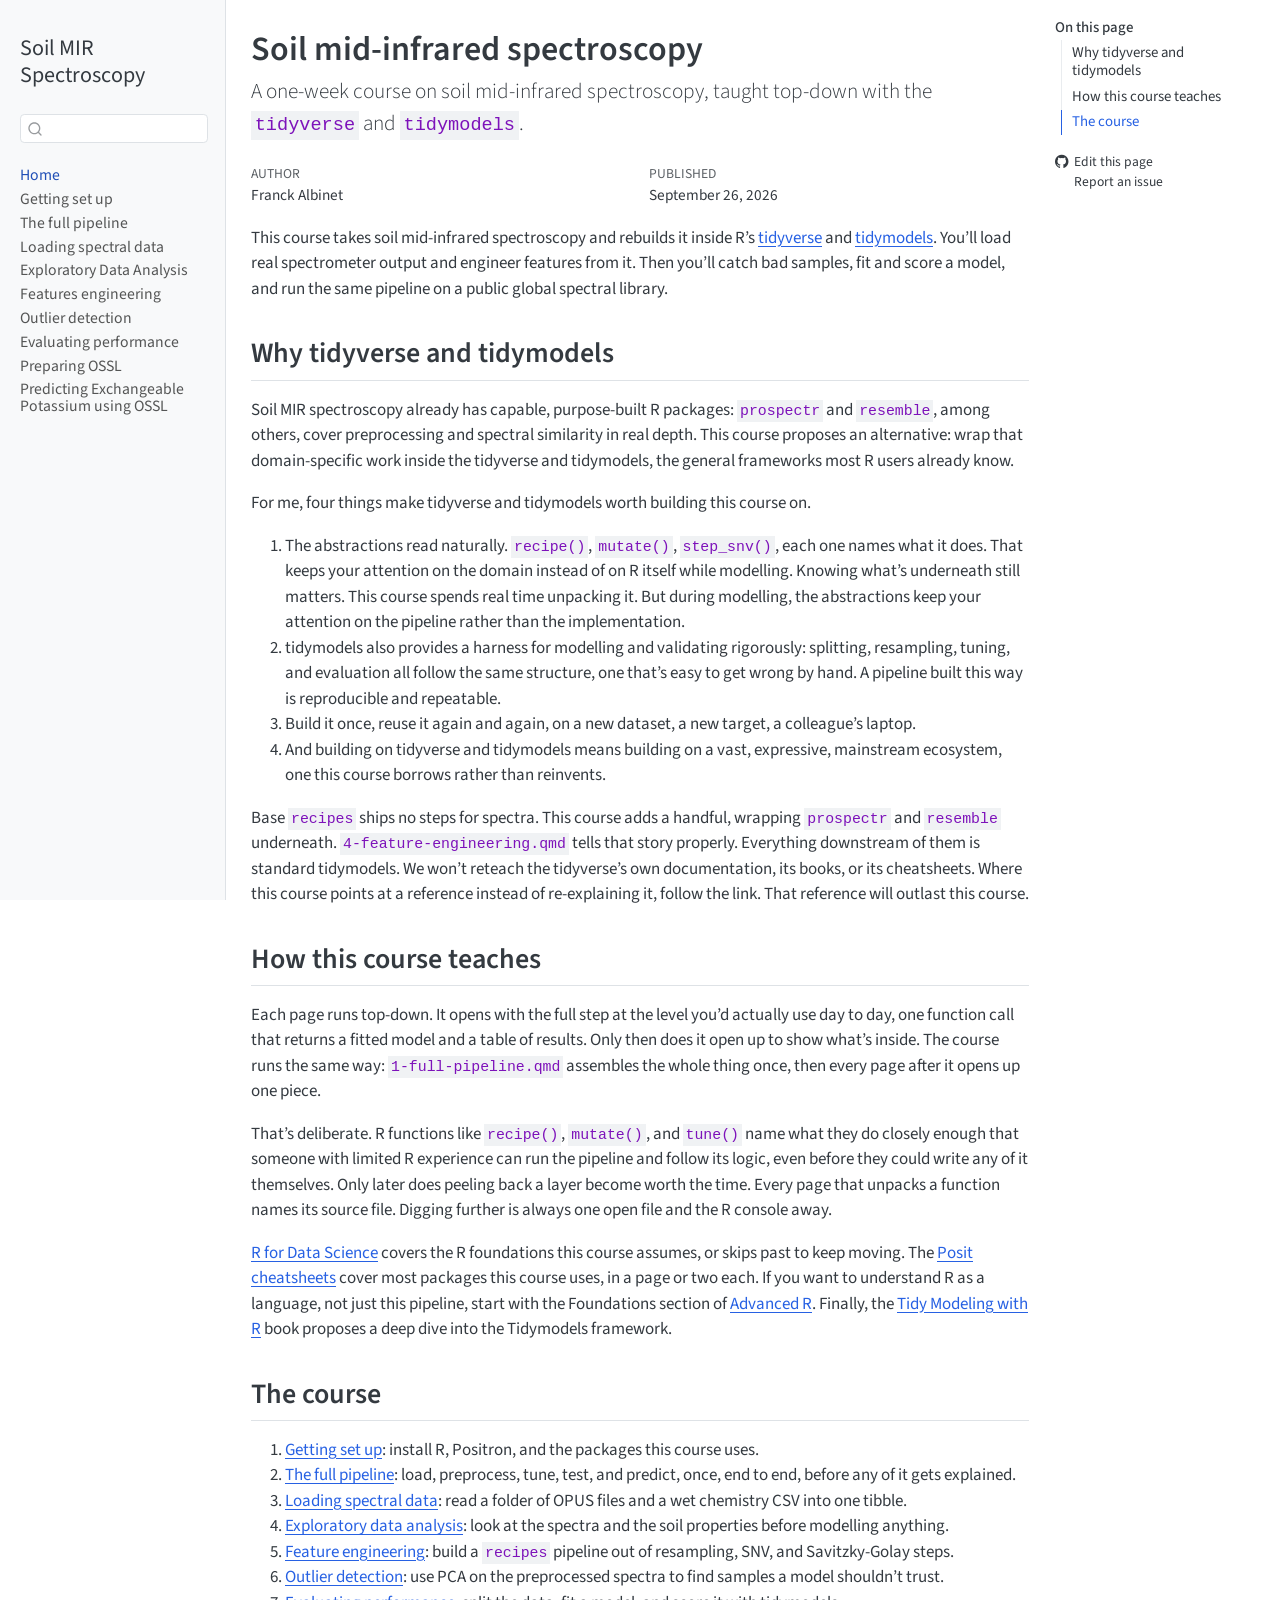
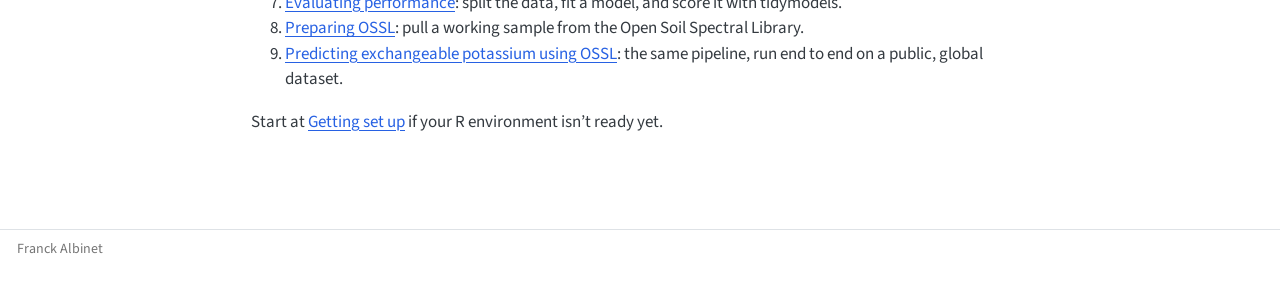
==== index.html @ b68a9807 "Built site for gh-pages" ====
<!DOCTYPE html>
<html xmlns="http://www.w3.org/1999/xhtml" lang="en" xml:lang="en"><head>

<meta charset="utf-8">
<meta name="generator" content="quarto-1.9.37">

<meta name="viewport" content="width=device-width, initial-scale=1.0, user-scalable=yes">

<meta name="author" content="Franck Albinet">
<meta name="dcterms.date" content="2026-09-26">

<title>Soil mid-infrared spectroscopy – Soil mid-infrared spectroscopy with tidymodels</title>
<style>
/* Default styles provided by pandoc.
** See https://pandoc.org/MANUAL.html#variables-for-html for config info.
*/
code{white-space: pre-wrap;}
span.smallcaps{font-variant: small-caps;}
div.columns{display: flex; gap: min(4vw, 1.5em);}
div.column{flex: auto; overflow-x: auto;}
div.hanging-indent{margin-left: 1.5em; text-indent: -1.5em;}
ul.task-list{list-style: none;}
ul.task-list li input[type="checkbox"] {
  width: 0.8em;
  margin: 0 0.8em 0.2em -1em; /* quarto-specific, see https://github.com/quarto-dev/quarto-cli/issues/4556 */ 
  vertical-align: middle;
}
</style>


<script src="site_libs/quarto-nav/quarto-nav.js"></script>
<script src="site_libs/quarto-nav/headroom.min.js"></script>
<script src="site_libs/clipboard/clipboard.min.js"></script>
<script src="site_libs/quarto-search/autocomplete.umd.js"></script>
<script src="site_libs/quarto-search/fuse.min.js"></script>
<script src="site_libs/quarto-search/quarto-search.js"></script>
<meta name="quarto:offset" content="./">
<script src="site_libs/quarto-html/quarto.js" type="module"></script>
<script src="site_libs/quarto-html/tabsets/tabsets.js" type="module"></script>
<script src="site_libs/quarto-html/popper.min.js"></script>
<script src="site_libs/quarto-html/tippy.umd.min.js"></script>
<script src="site_libs/quarto-html/anchor.min.js"></script>
<link href="site_libs/quarto-html/tippy.css" rel="stylesheet">
<link href="site_libs/quarto-html/quarto-syntax-highlighting-7f8f88aac4f3542376d5c11b86a4c14d.css" rel="stylesheet" id="quarto-text-highlighting-styles">
<script src="site_libs/bootstrap/bootstrap.min.js"></script>
<link href="site_libs/bootstrap/bootstrap-icons.css" rel="stylesheet">
<link href="site_libs/bootstrap/bootstrap-8518db5608d7c9396dcaa1d71a1c4114.min.css" rel="stylesheet" append-hash="true" id="quarto-bootstrap" data-mode="light">
<script id="quarto-search-options" type="application/json">{
  "location": "sidebar",
  "copy-button": false,
  "collapse-after": 3,
  "panel-placement": "start",
  "type": "textbox",
  "limit": 50,
  "keyboard-shortcut": [
    "f",
    "/",
    "s"
  ],
  "show-item-context": false,
  "language": {
    "search-no-results-text": "No results",
    "search-matching-documents-text": "matching documents",
    "search-copy-link-title": "Copy link to search",
    "search-hide-matches-text": "Hide additional matches",
    "search-more-match-text": "more match in this document",
    "search-more-matches-text": "more matches in this document",
    "search-clear-button-title": "Clear",
    "search-text-placeholder": "",
    "search-detached-cancel-button-title": "Cancel",
    "search-submit-button-title": "Submit",
    "search-label": "Search"
  }
}</script>


</head>

<body class="nav-sidebar docked quarto-light">

<div id="quarto-search-results"></div>
  <header id="quarto-header" class="headroom fixed-top">
  <nav class="quarto-secondary-nav">
    <div class="container-fluid d-flex">
      <button type="button" class="quarto-btn-toggle btn" data-bs-toggle="collapse" role="button" data-bs-target=".quarto-sidebar-collapse-item" aria-controls="quarto-sidebar" aria-expanded="false" aria-label="Toggle sidebar navigation" onclick="if (window.quartoToggleHeadroom) { window.quartoToggleHeadroom(); }">
        <i class="bi bi-layout-text-sidebar-reverse"></i>
      </button>
        <nav class="quarto-page-breadcrumbs" aria-label="breadcrumb"><ol class="breadcrumb"><li class="breadcrumb-item"><a href="./index.html">Home</a></li></ol></nav>
        <a class="flex-grow-1" role="navigation" data-bs-toggle="collapse" data-bs-target=".quarto-sidebar-collapse-item" aria-controls="quarto-sidebar" aria-expanded="false" aria-label="Toggle sidebar navigation" onclick="if (window.quartoToggleHeadroom) { window.quartoToggleHeadroom(); }">      
        </a>
      <button type="button" class="btn quarto-search-button" aria-label="Search" onclick="window.quartoOpenSearch();">
        <i class="bi bi-search"></i>
      </button>
    </div>
  </nav>
</header>
<!-- content -->
<div id="quarto-content" class="quarto-container page-columns page-rows-contents page-layout-article">
<!-- sidebar -->
  <nav id="quarto-sidebar" class="sidebar collapse collapse-horizontal quarto-sidebar-collapse-item sidebar-navigation docked overflow-auto">
    <div class="pt-lg-2 mt-2 text-left sidebar-header">
    <div class="sidebar-title mb-0 py-0">
      <a href="./">Soil MIR Spectroscopy</a> 
    </div>
      </div>
        <div class="mt-2 flex-shrink-0 align-items-center">
        <div class="sidebar-search">
        <div id="quarto-search" class="" title="Search"></div>
        </div>
        </div>
    <div class="sidebar-menu-container"> 
    <ul class="list-unstyled mt-1">
        <li class="sidebar-item">
  <div class="sidebar-item-container"> 
  <a href="./index.html" class="sidebar-item-text sidebar-link active">
 <span class="menu-text">Home</span></a>
  </div>
</li>
        <li class="sidebar-item">
  <div class="sidebar-item-container"> 
  <a href="./0-gettting-setup.html" class="sidebar-item-text sidebar-link">
 <span class="menu-text">Getting set up</span></a>
  </div>
</li>
        <li class="sidebar-item">
  <div class="sidebar-item-container"> 
  <a href="./1-full-pipeline.html" class="sidebar-item-text sidebar-link">
 <span class="menu-text">The full pipeline</span></a>
  </div>
</li>
        <li class="sidebar-item">
  <div class="sidebar-item-container"> 
  <a href="./2-loading-data.html" class="sidebar-item-text sidebar-link">
 <span class="menu-text">Loading spectral data</span></a>
  </div>
</li>
        <li class="sidebar-item">
  <div class="sidebar-item-container"> 
  <a href="./3-eda.html" class="sidebar-item-text sidebar-link">
 <span class="menu-text">Exploratory Data Analysis</span></a>
  </div>
</li>
        <li class="sidebar-item">
  <div class="sidebar-item-container"> 
  <a href="./4-feature-engineering.html" class="sidebar-item-text sidebar-link">
 <span class="menu-text">Features engineering</span></a>
  </div>
</li>
        <li class="sidebar-item">
  <div class="sidebar-item-container"> 
  <a href="./5-outlier-detection.html" class="sidebar-item-text sidebar-link">
 <span class="menu-text">Outlier detection</span></a>
  </div>
</li>
        <li class="sidebar-item">
  <div class="sidebar-item-container"> 
  <a href="./6-evaluating-performance.html" class="sidebar-item-text sidebar-link">
 <span class="menu-text">Evaluating performance</span></a>
  </div>
</li>
        <li class="sidebar-item">
  <div class="sidebar-item-container"> 
  <a href="./7-preparing-ossl.html" class="sidebar-item-text sidebar-link">
 <span class="menu-text">Preparing OSSL</span></a>
  </div>
</li>
        <li class="sidebar-item">
  <div class="sidebar-item-container"> 
  <a href="./8-kex-ossl-pipeline.html" class="sidebar-item-text sidebar-link">
 <span class="menu-text">Predicting Exchangeable Potassium using OSSL</span></a>
  </div>
</li>
    </ul>
    </div>
</nav>
<div id="quarto-sidebar-glass" class="quarto-sidebar-collapse-item" data-bs-toggle="collapse" data-bs-target=".quarto-sidebar-collapse-item"></div>
<!-- margin-sidebar -->
    <div id="quarto-margin-sidebar" class="sidebar margin-sidebar">
        <nav id="TOC" role="doc-toc" class="toc-active">
    <h2 id="toc-title">On this page</h2>
   
  <ul>
  <li><a href="#why-tidyverse-and-tidymodels" id="toc-why-tidyverse-and-tidymodels" class="nav-link active" data-scroll-target="#why-tidyverse-and-tidymodels">Why tidyverse and tidymodels</a></li>
  <li><a href="#how-this-course-teaches" id="toc-how-this-course-teaches" class="nav-link" data-scroll-target="#how-this-course-teaches">How this course teaches</a></li>
  <li><a href="#the-course" id="toc-the-course" class="nav-link" data-scroll-target="#the-course">The course</a></li>
  </ul>
<div class="toc-actions"><ul><li><a href="https://github.com/franckalbinet/course-mirs-102026/edit/main/index.qmd" class="toc-action"><i class="bi bi-github"></i>Edit this page</a></li><li><a href="https://github.com/franckalbinet/course-mirs-102026/issues/new" class="toc-action"><i class="bi empty"></i>Report an issue</a></li></ul></div></nav>
    </div>
<!-- main -->
<main class="content" id="quarto-document-content">

<header id="title-block-header" class="quarto-title-block default">
<div class="quarto-title">
<h1 class="title">Soil mid-infrared spectroscopy</h1>
<p class="subtitle lead">A one-week course on soil mid-infrared spectroscopy, taught top-down with the <code>tidyverse</code> and <code>tidymodels</code>.</p>
</div>



<div class="quarto-title-meta">

    <div>
    <div class="quarto-title-meta-heading">Author</div>
    <div class="quarto-title-meta-contents">
             <p>Franck Albinet </p>
          </div>
  </div>
    
    <div>
    <div class="quarto-title-meta-heading">Published</div>
    <div class="quarto-title-meta-contents">
      <p class="date">September 26, 2026</p>
    </div>
  </div>
  
    
  </div>
  


</header>


<p>This course takes soil mid-infrared spectroscopy and rebuilds it inside R’s <a href="https://tidyverse.org/">tidyverse</a> and <a href="https://www.tidymodels.org">tidymodels</a>. You’ll load real spectrometer output and engineer features from it. Then you’ll catch bad samples, fit and score a model, and run the same pipeline on a public global spectral library.</p>
<section id="why-tidyverse-and-tidymodels" class="level2">
<h2 class="anchored" data-anchor-id="why-tidyverse-and-tidymodels">Why tidyverse and tidymodels</h2>
<p>Soil MIR spectroscopy already has capable, purpose-built R packages: <code>prospectr</code> and <code>resemble</code>, among others, cover preprocessing and spectral similarity in real depth. This course proposes an alternative: wrap that domain-specific work inside the tidyverse and tidymodels, the general frameworks most R users already know.</p>
<p>For me, four things make tidyverse and tidymodels worth building this course on.</p>
<ol type="1">
<li>The abstractions read naturally. <code>recipe()</code>, <code>mutate()</code>, <code>step_snv()</code>, each one names what it does. That keeps your attention on the domain instead of on R itself while modelling. Knowing what’s underneath still matters. This course spends real time unpacking it. But during modelling, the abstractions keep your attention on the pipeline rather than the implementation.</li>
<li>tidymodels also provides a harness for modelling and validating rigorously: splitting, resampling, tuning, and evaluation all follow the same structure, one that’s easy to get wrong by hand. A pipeline built this way is reproducible and repeatable.</li>
<li>Build it once, reuse it again and again, on a new dataset, a new target, a colleague’s laptop.</li>
<li>And building on tidyverse and tidymodels means building on a vast, expressive, mainstream ecosystem, one this course borrows rather than reinvents.</li>
</ol>
<p>Base <code>recipes</code> ships no steps for spectra. This course adds a handful, wrapping <code>prospectr</code> and <code>resemble</code> underneath. <code>4-feature-engineering.qmd</code> tells that story properly. Everything downstream of them is standard tidymodels. We won’t reteach the tidyverse’s own documentation, its books, or its cheatsheets. Where this course points at a reference instead of re-explaining it, follow the link. That reference will outlast this course.</p>
</section>
<section id="how-this-course-teaches" class="level2">
<h2 class="anchored" data-anchor-id="how-this-course-teaches">How this course teaches</h2>
<p>Each page runs top-down. It opens with the full step at the level you’d actually use day to day, one function call that returns a fitted model and a table of results. Only then does it open up to show what’s inside. The course runs the same way: <code>1-full-pipeline.qmd</code> assembles the whole thing once, then every page after it opens up one piece.</p>
<p>That’s deliberate. R functions like <code>recipe()</code>, <code>mutate()</code>, and <code>tune()</code> name what they do closely enough that someone with limited R experience can run the pipeline and follow its logic, even before they could write any of it themselves. Only later does peeling back a layer become worth the time. Every page that unpacks a function names its source file. Digging further is always one open file and the R console away.</p>
<p><a href="https://r4ds.hadley.nz/">R for Data Science</a> covers the R foundations this course assumes, or skips past to keep moving. The <a href="https://rstudio.github.io/cheatsheets/">Posit cheatsheets</a> cover most packages this course uses, in a page or two each. If you want to understand R as a language, not just this pipeline, start with the Foundations section of <a href="https://adv-r.hadley.nz/">Advanced R</a>. Finally, the <a href="https://www.tmwr.org/">Tidy Modeling with R</a> book proposes a deep dive into the Tidymodels framework.</p>
</section>
<section id="the-course" class="level2">
<h2 class="anchored" data-anchor-id="the-course">The course</h2>
<ol type="1">
<li><a href="./0-gettting-setup.html">Getting set up</a>: install R, Positron, and the packages this course uses.</li>
<li><a href="./1-full-pipeline.html">The full pipeline</a>: load, preprocess, tune, test, and predict, once, end to end, before any of it gets explained.</li>
<li><a href="./2-loading-data.html">Loading spectral data</a>: read a folder of OPUS files and a wet chemistry CSV into one tibble.</li>
<li><a href="./3-eda.html">Exploratory data analysis</a>: look at the spectra and the soil properties before modelling anything.</li>
<li><a href="./4-feature-engineering.html">Feature engineering</a>: build a <code>recipes</code> pipeline out of resampling, SNV, and Savitzky-Golay steps.</li>
<li><a href="./5-outlier-detection.html">Outlier detection</a>: use PCA on the preprocessed spectra to find samples a model shouldn’t trust.</li>
<li><a href="./6-evaluating-performance.html">Evaluating performance</a>: split the data, fit a model, and score it with tidymodels.</li>
<li><a href="./7-preparing-ossl.html">Preparing OSSL</a>: pull a working sample from the Open Soil Spectral Library.</li>
<li><a href="./8-kex-ossl-pipeline.html">Predicting exchangeable potassium using OSSL</a>: the same pipeline, run end to end on a public, global dataset.</li>
</ol>
<p>Start at <a href="./0-gettting-setup.html">Getting set up</a> if your R environment isn’t ready yet.</p>


</section>

</main> <!-- /main -->
<script id="quarto-html-after-body" type="application/javascript">
  window.document.addEventListener("DOMContentLoaded", function (event) {
    const icon = "";
    const anchorJS = new window.AnchorJS();
    anchorJS.options = {
      placement: 'right',
      icon: icon
    };
    anchorJS.add('.anchored');
    const isCodeAnnotation = (el) => {
      for (const clz of el.classList) {
        if (clz.startsWith('code-annotation-')) {                     
          return true;
        }
      }
      return false;
    }
    const onCopySuccess = function(e) {
      // button target
      const button = e.trigger;
      // don't keep focus
      button.blur();
      // flash "checked"
      button.classList.add('code-copy-button-checked');
      var currentTitle = button.getAttribute("title");
      button.setAttribute("title", "Copied!");
      let tooltip;
      if (window.bootstrap) {
        button.setAttribute("data-bs-toggle", "tooltip");
        button.setAttribute("data-bs-placement", "left");
        button.setAttribute("data-bs-title", "Copied!");
        tooltip = new bootstrap.Tooltip(button, 
          { trigger: "manual", 
            customClass: "code-copy-button-tooltip",
            offset: [0, -8]});
        tooltip.show();    
      }
      setTimeout(function() {
        if (tooltip) {
          tooltip.hide();
          button.removeAttribute("data-bs-title");
          button.removeAttribute("data-bs-toggle");
          button.removeAttribute("data-bs-placement");
        }
        button.setAttribute("title", currentTitle);
        button.classList.remove('code-copy-button-checked');
      }, 1000);
      // clear code selection
      e.clearSelection();
    }
    const getTextToCopy = function(trigger) {
      const outerScaffold = trigger.parentElement.cloneNode(true);
      const codeEl = outerScaffold.querySelector('code');
      for (const childEl of codeEl.children) {
        if (isCodeAnnotation(childEl)) {
          childEl.remove();
        }
      }
      return codeEl.innerText;
    }
    const clipboard = new window.ClipboardJS('.code-copy-button:not([data-in-quarto-modal])', {
      text: getTextToCopy
    });
    clipboard.on('success', onCopySuccess);
    if (window.document.getElementById('quarto-embedded-source-code-modal')) {
      const clipboardModal = new window.ClipboardJS('.code-copy-button[data-in-quarto-modal]', {
        text: getTextToCopy,
        container: window.document.getElementById('quarto-embedded-source-code-modal')
      });
      clipboardModal.on('success', onCopySuccess);
    }
      var localhostRegex = new RegExp(/^(?:http|https):\/\/localhost\:?[0-9]*\//);
      var mailtoRegex = new RegExp(/^mailto:/);
        var filterRegex = new RegExp('/' + window.location.host + '/');
      var isInternal = (href) => {
          return filterRegex.test(href) || localhostRegex.test(href) || mailtoRegex.test(href);
      }
      // Inspect non-navigation links and adorn them if external
     var links = window.document.querySelectorAll('a[href]:not(.nav-link):not(.navbar-brand):not(.toc-action):not(.sidebar-link):not(.sidebar-item-toggle):not(.pagination-link):not(.no-external):not([aria-hidden]):not(.dropdown-item):not(.quarto-navigation-tool):not(.about-link)');
      for (var i=0; i<links.length; i++) {
        const link = links[i];
        if (!isInternal(link.href)) {
          // undo the damage that might have been done by quarto-nav.js in the case of
          // links that we want to consider external
          if (link.dataset.originalHref !== undefined) {
            link.href = link.dataset.originalHref;
          }
        }
      }
    function tippyHover(el, contentFn, onTriggerFn, onUntriggerFn) {
      const config = {
        allowHTML: true,
        maxWidth: 500,
        delay: 100,
        arrow: false,
        appendTo: function(el) {
            return el.parentElement;
        },
        interactive: true,
        interactiveBorder: 10,
        theme: 'quarto',
        placement: 'bottom-start',
      };
      if (contentFn) {
        config.content = contentFn;
      }
      if (onTriggerFn) {
        config.onTrigger = onTriggerFn;
      }
      if (onUntriggerFn) {
        config.onUntrigger = onUntriggerFn;
      }
      window.tippy(el, config); 
    }
    const noterefs = window.document.querySelectorAll('a[role="doc-noteref"]');
    for (var i=0; i<noterefs.length; i++) {
      const ref = noterefs[i];
      tippyHover(ref, function() {
        // use id or data attribute instead here
        let href = ref.getAttribute('data-footnote-href') || ref.getAttribute('href');
        try { href = new URL(href).hash; } catch {}
        const id = href.replace(/^#\/?/, "");
        const note = window.document.getElementById(id);
        if (note) {
          return note.innerHTML;
        } else {
          return "";
        }
      });
    }
    const xrefs = window.document.querySelectorAll('a.quarto-xref');
    const processXRef = (id, note) => {
      // Strip column container classes
      const stripColumnClz = (el) => {
        el.classList.remove("page-full", "page-columns");
        if (el.children) {
          for (const child of el.children) {
            stripColumnClz(child);
          }
        }
      }
      stripColumnClz(note)
      if (id === null || id.startsWith('sec-')) {
        // Special case sections, only their first couple elements
        const container = document.createElement("div");
        if (note.children && note.children.length > 2) {
          container.appendChild(note.children[0].cloneNode(true));
          for (let i = 1; i < note.children.length; i++) {
            const child = note.children[i];
            if (child.tagName === "P" && child.innerText === "") {
              continue;
            } else {
              container.appendChild(child.cloneNode(true));
              break;
            }
          }
          if (window.Quarto?.typesetMath) {
            window.Quarto.typesetMath(container);
          }
          return container.innerHTML
        } else {
          if (window.Quarto?.typesetMath) {
            window.Quarto.typesetMath(note);
          }
          return note.innerHTML;
        }
      } else {
        // Remove any anchor links if they are present
        const anchorLink = note.querySelector('a.anchorjs-link');
        if (anchorLink) {
          anchorLink.remove();
        }
        if (window.Quarto?.typesetMath) {
          window.Quarto.typesetMath(note);
        }
        if (note.classList.contains("callout")) {
          return note.outerHTML;
        } else {
          return note.innerHTML;
        }
      }
    }
    for (var i=0; i<xrefs.length; i++) {
      const xref = xrefs[i];
      tippyHover(xref, undefined, function(instance) {
        instance.disable();
        let url = xref.getAttribute('href');
        let hash = undefined; 
        if (url.startsWith('#')) {
          hash = url;
        } else {
          try { hash = new URL(url).hash; } catch {}
        }
        if (hash) {
          const id = hash.replace(/^#\/?/, "");
          const note = window.document.getElementById(id);
          if (note !== null) {
            try {
              const html = processXRef(id, note.cloneNode(true));
              instance.setContent(html);
            } finally {
              instance.enable();
              instance.show();
            }
          } else {
            // See if we can fetch this
            fetch(url.split('#')[0])
            .then(res => res.text())
            .then(html => {
              const parser = new DOMParser();
              const htmlDoc = parser.parseFromString(html, "text/html");
              const note = htmlDoc.getElementById(id);
              if (note !== null) {
                const html = processXRef(id, note);
                instance.setContent(html);
              } 
            }).finally(() => {
              instance.enable();
              instance.show();
            });
          }
        } else {
          // See if we can fetch a full url (with no hash to target)
          // This is a special case and we should probably do some content thinning / targeting
          fetch(url)
          .then(res => res.text())
          .then(html => {
            const parser = new DOMParser();
            const htmlDoc = parser.parseFromString(html, "text/html");
            const note = htmlDoc.querySelector('main.content');
            if (note !== null) {
              // This should only happen for chapter cross references
              // (since there is no id in the URL)
              // remove the first header
              if (note.children.length > 0 && note.children[0].tagName === "HEADER") {
                note.children[0].remove();
              }
              const html = processXRef(null, note);
              instance.setContent(html);
            } 
          }).finally(() => {
            instance.enable();
            instance.show();
          });
        }
      }, function(instance) {
      });
    }
        let selectedAnnoteEl;
        const selectorForAnnotation = ( cell, annotation) => {
          let cellAttr = 'data-code-cell="' + cell + '"';
          let lineAttr = 'data-code-annotation="' +  annotation + '"';
          const selector = 'span[' + cellAttr + '][' + lineAttr + ']';
          return selector;
        }
        const selectCodeLines = (annoteEl) => {
          const doc = window.document;
          const targetCell = annoteEl.getAttribute("data-target-cell");
          const targetAnnotation = annoteEl.getAttribute("data-target-annotation");
          const annoteSpan = window.document.querySelector(selectorForAnnotation(targetCell, targetAnnotation));
          const lines = annoteSpan.getAttribute("data-code-lines").split(",");
          const lineIds = lines.map((line) => {
            return targetCell + "-" + line;
          })
          let top = null;
          let height = null;
          let parent = null;
          if (lineIds.length > 0) {
              //compute the position of the single el (top and bottom and make a div)
              const el = window.document.getElementById(lineIds[0]);
              top = el.offsetTop;
              height = el.offsetHeight;
              parent = el.parentElement.parentElement;
            if (lineIds.length > 1) {
              const lastEl = window.document.getElementById(lineIds[lineIds.length - 1]);
              const bottom = lastEl.offsetTop + lastEl.offsetHeight;
              height = bottom - top;
            }
            if (top !== null && height !== null && parent !== null) {
              // cook up a div (if necessary) and position it 
              let div = window.document.getElementById("code-annotation-line-highlight");
              if (div === null) {
                div = window.document.createElement("div");
                div.setAttribute("id", "code-annotation-line-highlight");
                div.style.position = 'absolute';
                parent.appendChild(div);
              }
              div.style.top = top - 2 + "px";
              div.style.height = height + 4 + "px";
              div.style.left = 0;
              let gutterDiv = window.document.getElementById("code-annotation-line-highlight-gutter");
              if (gutterDiv === null) {
                gutterDiv = window.document.createElement("div");
                gutterDiv.setAttribute("id", "code-annotation-line-highlight-gutter");
                gutterDiv.style.position = 'absolute';
                const codeCell = window.document.getElementById(targetCell);
                const gutter = codeCell.querySelector('.code-annotation-gutter');
                gutter.appendChild(gutterDiv);
              }
              gutterDiv.style.top = top - 2 + "px";
              gutterDiv.style.height = height + 4 + "px";
            }
            selectedAnnoteEl = annoteEl;
          }
        };
        const unselectCodeLines = () => {
          const elementsIds = ["code-annotation-line-highlight", "code-annotation-line-highlight-gutter"];
          elementsIds.forEach((elId) => {
            const div = window.document.getElementById(elId);
            if (div) {
              div.remove();
            }
          });
          selectedAnnoteEl = undefined;
        };
          // Handle positioning of the toggle
      window.addEventListener(
        "resize",
        throttle(() => {
          elRect = undefined;
          if (selectedAnnoteEl) {
            selectCodeLines(selectedAnnoteEl);
          }
        }, 10)
      );
      function throttle(fn, ms) {
      let throttle = false;
      let timer;
        return (...args) => {
          if(!throttle) { // first call gets through
              fn.apply(this, args);
              throttle = true;
          } else { // all the others get throttled
              if(timer) clearTimeout(timer); // cancel #2
              timer = setTimeout(() => {
                fn.apply(this, args);
                timer = throttle = false;
              }, ms);
          }
        };
      }
        // Attach click handler to the DT
        const annoteDls = window.document.querySelectorAll('dt[data-target-cell]');
        for (const annoteDlNode of annoteDls) {
          annoteDlNode.addEventListener('click', (event) => {
            const clickedEl = event.target;
            if (clickedEl !== selectedAnnoteEl) {
              unselectCodeLines();
              const activeEl = window.document.querySelector('dt[data-target-cell].code-annotation-active');
              if (activeEl) {
                activeEl.classList.remove('code-annotation-active');
              }
              selectCodeLines(clickedEl);
              clickedEl.classList.add('code-annotation-active');
            } else {
              // Unselect the line
              unselectCodeLines();
              clickedEl.classList.remove('code-annotation-active');
            }
          });
        }
    const findCites = (el) => {
      const parentEl = el.parentElement;
      if (parentEl) {
        const cites = parentEl.dataset.cites;
        if (cites) {
          return {
            el,
            cites: cites.split(' ')
          };
        } else {
          return findCites(el.parentElement)
        }
      } else {
        return undefined;
      }
    };
    var bibliorefs = window.document.querySelectorAll('a[role="doc-biblioref"]');
    for (var i=0; i<bibliorefs.length; i++) {
      const ref = bibliorefs[i];
      const citeInfo = findCites(ref);
      if (citeInfo) {
        tippyHover(citeInfo.el, function() {
          var popup = window.document.createElement('div');
          citeInfo.cites.forEach(function(cite) {
            var citeDiv = window.document.createElement('div');
            citeDiv.classList.add('hanging-indent');
            citeDiv.classList.add('csl-entry');
            var biblioDiv = window.document.getElementById('ref-' + cite);
            if (biblioDiv) {
              citeDiv.innerHTML = biblioDiv.innerHTML;
            }
            popup.appendChild(citeDiv);
          });
          return popup.innerHTML;
        });
      }
    }
  });
  </script>
</div> <!-- /content -->
<footer class="footer">
  <div class="nav-footer">
    <div class="nav-footer-left">
<p>Franck Albinet</p>
</div>   
    <div class="nav-footer-center">
      &nbsp;
    <div class="toc-actions d-sm-block d-md-none"><ul><li><a href="https://github.com/franckalbinet/course-mirs-102026/edit/main/index.qmd" class="toc-action"><i class="bi bi-github"></i>Edit this page</a></li><li><a href="https://github.com/franckalbinet/course-mirs-102026/issues/new" class="toc-action"><i class="bi empty"></i>Report an issue</a></li></ul></div></div>
    <div class="nav-footer-right">
      &nbsp;
    </div>
  </div>
</footer>




</body></html>
---- site_libs/quarto-html/tippy.css ----
.tippy-box[data-animation=fade][data-state=hidden]{opacity:0}[data-tippy-root]{max-width:calc(100vw - 10px)}.tippy-box{position:relative;background-color:#333;color:#fff;border-radius:4px;font-size:14px;line-height:1.4;white-space:normal;outline:0;transition-property:transform,visibility,opacity}.tippy-box[data-placement^=top]>.tippy-arrow{bottom:0}.tippy-box[data-placement^=top]>.tippy-arrow:before{bottom:-7px;left:0;border-width:8px 8px 0;border-top-color:initial;transform-origin:center top}.tippy-box[data-placement^=bottom]>.tippy-arrow{top:0}.tippy-box[data-placement^=bottom]>.tippy-arrow:before{top:-7px;left:0;border-width:0 8px 8px;border-bottom-color:initial;transform-origin:center bottom}.tippy-box[data-placement^=left]>.tippy-arrow{right:0}.tippy-box[data-placement^=left]>.tippy-arrow:before{border-width:8px 0 8px 8px;border-left-color:initial;right:-7px;transform-origin:center left}.tippy-box[data-placement^=right]>.tippy-arrow{left:0}.tippy-box[data-placement^=right]>.tippy-arrow:before{left:-7px;border-width:8px 8px 8px 0;border-right-color:initial;transform-origin:center right}.tippy-box[data-inertia][data-state=visible]{transition-timing-function:cubic-bezier(.54,1.5,.38,1.11)}.tippy-arrow{width:16px;height:16px;color:#333}.tippy-arrow:before{content:"";position:absolute;border-color:transparent;border-style:solid}.tippy-content{position:relative;padding:5px 9px;z-index:1}
---- site_libs/quarto-html/quarto-syntax-highlighting-7f8f88aac4f3542376d5c11b86a4c14d.css ----
/* quarto syntax highlight colors */
:root {
  --quarto-hl-ot-color: #003B4F;
  --quarto-hl-at-color: #657422;
  --quarto-hl-ss-color: #20794D;
  --quarto-hl-an-color: #5E5E5E;
  --quarto-hl-fu-color: #4758AB;
  --quarto-hl-st-color: #20794D;
  --quarto-hl-cf-color: #003B4F;
  --quarto-hl-op-color: #5E5E5E;
  --quarto-hl-er-color: #AD0000;
  --quarto-hl-bn-color: #AD0000;
  --quarto-hl-al-color: #AD0000;
  --quarto-hl-va-color: #111111;
  --quarto-hl-bu-color: inherit;
  --quarto-hl-ex-color: inherit;
  --quarto-hl-pp-color: #AD0000;
  --quarto-hl-in-color: #5E5E5E;
  --quarto-hl-vs-color: #20794D;
  --quarto-hl-wa-color: #5E5E5E;
  --quarto-hl-do-color: #5E5E5E;
  --quarto-hl-im-color: #00769E;
  --quarto-hl-ch-color: #20794D;
  --quarto-hl-dt-color: #AD0000;
  --quarto-hl-fl-color: #AD0000;
  --quarto-hl-co-color: #5E5E5E;
  --quarto-hl-cv-color: #5E5E5E;
  --quarto-hl-cn-color: #8f5902;
  --quarto-hl-sc-color: #5E5E5E;
  --quarto-hl-dv-color: #AD0000;
  --quarto-hl-kw-color: #003B4F;
}

/* other quarto variables */
:root {
  --quarto-font-monospace: SFMono-Regular, Menlo, Monaco, Consolas, "Liberation Mono", "Courier New", monospace;
}

/* syntax highlight based on Pandoc's rules */
pre > code.sourceCode > span {
  color: #003B4F;
}

code.sourceCode > span {
  color: #003B4F;
}

div.sourceCode,
div.sourceCode pre.sourceCode {
  color: #003B4F;
}

/* Normal */
code span {
  color: #003B4F;
}

/* Alert */
code span.al {
  color: #AD0000;
  font-style: inherit;
}

/* Annotation */
code span.an {
  color: #5E5E5E;
  font-style: inherit;
}

/* Attribute */
code span.at {
  color: #657422;
  font-style: inherit;
}

/* BaseN */
code span.bn {
  color: #AD0000;
  font-style: inherit;
}

/* BuiltIn */
code span.bu {
  font-style: inherit;
}

/* ControlFlow */
code span.cf {
  color: #003B4F;
  font-weight: bold;
  font-style: inherit;
}

/* Char */
code span.ch {
  color: #20794D;
  font-style: inherit;
}

/* Constant */
code span.cn {
  color: #8f5902;
  font-style: inherit;
}

/* Comment */
code span.co {
  color: #5E5E5E;
  font-style: inherit;
}

/* CommentVar */
code span.cv {
  color: #5E5E5E;
  font-style: italic;
}

/* Documentation */
code span.do {
  color: #5E5E5E;
  font-style: italic;
}

/* DataType */
code span.dt {
  color: #AD0000;
  font-style: inherit;
}

/* DecVal */
code span.dv {
  color: #AD0000;
  font-style: inherit;
}

/* Error */
code span.er {
  color: #AD0000;
  font-style: inherit;
}

/* Extension */
code span.ex {
  font-style: inherit;
}

/* Float */
code span.fl {
  color: #AD0000;
  font-style: inherit;
}

/* Function */
code span.fu {
  color: #4758AB;
  font-style: inherit;
}

/* Import */
code span.im {
  color: #00769E;
  font-style: inherit;
}

/* Information */
code span.in {
  color: #5E5E5E;
  font-style: inherit;
}

/* Keyword */
code span.kw {
  color: #003B4F;
  font-weight: bold;
  font-style: inherit;
}

/* Operator */
code span.op {
  color: #5E5E5E;
  font-style: inherit;
}

/* Other */
code span.ot {
  color: #003B4F;
  font-style: inherit;
}

/* Preprocessor */
code span.pp {
  color: #AD0000;
  font-style: inherit;
}

/* SpecialChar */
code span.sc {
  color: #5E5E5E;
  font-style: inherit;
}

/* SpecialString */
code span.ss {
  color: #20794D;
  font-style: inherit;
}

/* String */
code span.st {
  color: #20794D;
  font-style: inherit;
}

/* Variable */
code span.va {
  color: #111111;
  font-style: inherit;
}

/* VerbatimString */
code span.vs {
  color: #20794D;
  font-style: inherit;
}

/* Warning */
code span.wa {
  color: #5E5E5E;
  font-style: italic;
}

.prevent-inlining {
  content: "</";
}

/*# sourceMappingURL=789ad8cd35626ba772517505b42a116e.css.map */
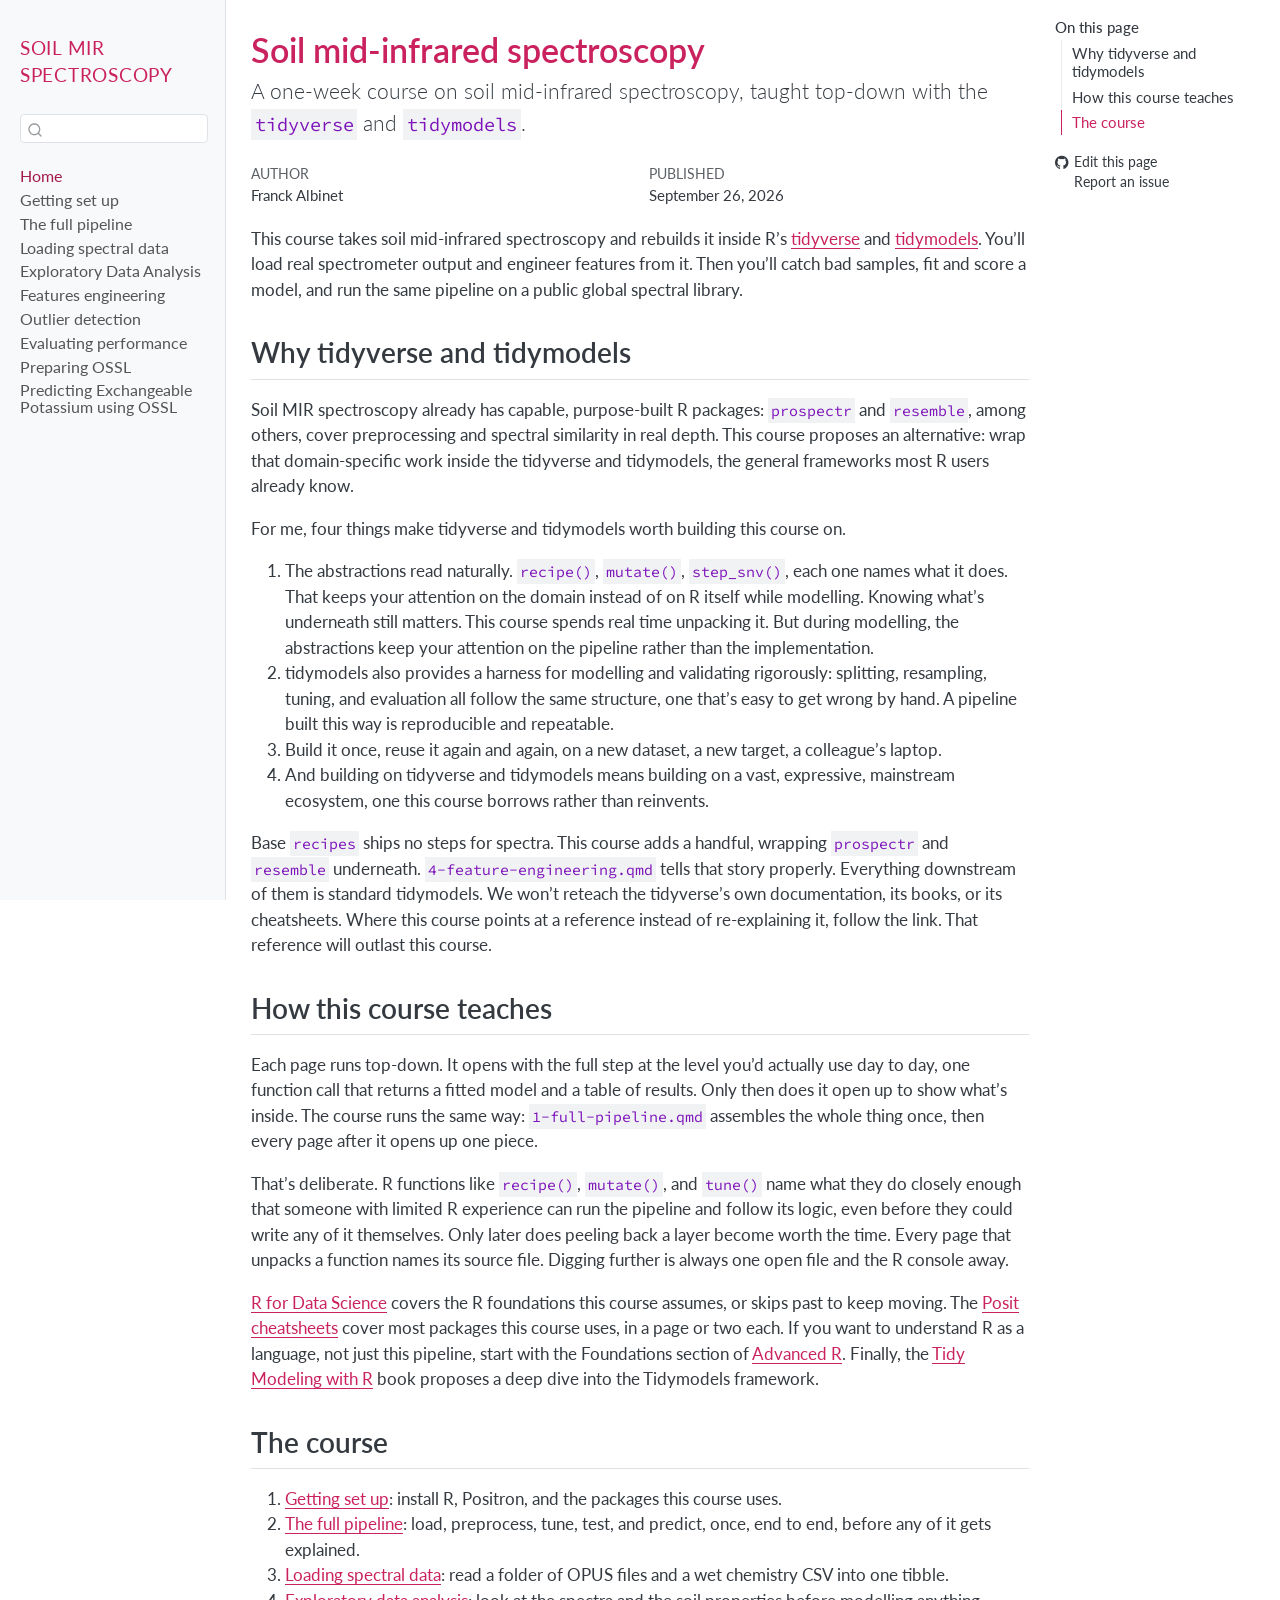
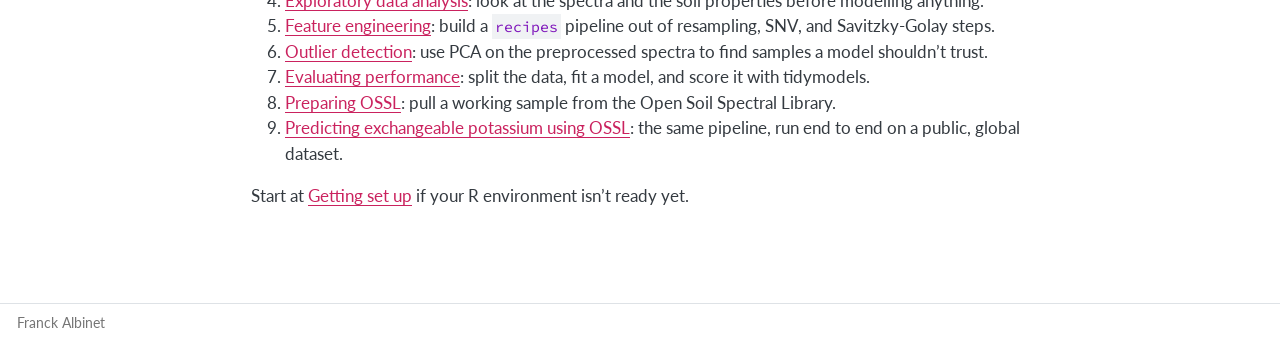
==== commit f0889fa3: "Built site for gh-pages" ====
--- a/index.html
+++ b/index.html
@@ -41,10 +41,10 @@
 <script src="site_libs/quarto-html/tippy.umd.min.js"></script>
 <script src="site_libs/quarto-html/anchor.min.js"></script>
 <link href="site_libs/quarto-html/tippy.css" rel="stylesheet">
-<link href="site_libs/quarto-html/quarto-syntax-highlighting-7f8f88aac4f3542376d5c11b86a4c14d.css" rel="stylesheet" id="quarto-text-highlighting-styles">
+<link href="site_libs/quarto-html/quarto-syntax-highlighting-a9c94084e156453ce75ecc8ff7b2041c.css" rel="stylesheet" id="quarto-text-highlighting-styles">
 <script src="site_libs/bootstrap/bootstrap.min.js"></script>
 <link href="site_libs/bootstrap/bootstrap-icons.css" rel="stylesheet">
-<link href="site_libs/bootstrap/bootstrap-8518db5608d7c9396dcaa1d71a1c4114.min.css" rel="stylesheet" append-hash="true" id="quarto-bootstrap" data-mode="light">
+<link href="site_libs/bootstrap/bootstrap-f9d7f45405ba9184d9c115d708520f30.min.css" rel="stylesheet" append-hash="true" id="quarto-bootstrap" data-mode="light">
 <script id="quarto-search-options" type="application/json">{
   "location": "sidebar",
   "copy-button": false,
@@ -72,6 +72,9 @@
     "search-label": "Search"
   }
 }</script>
+<link rel="preconnect" href="https://fonts.googleapis.com">
+<link rel="preconnect" href="https://fonts.gstatic.com" crossorigin="">
+<link href="https://fonts.googleapis.com/css2?family=Lato:ital,wght@0,300;0,400;0,700;0,900;1,400&amp;family=Source+Code+Pro&amp;display=swap" rel="stylesheet">
 
 
 </head>
@@ -100,7 +103,7 @@
   <nav id="quarto-sidebar" class="sidebar collapse collapse-horizontal quarto-sidebar-collapse-item sidebar-navigation docked overflow-auto">
     <div class="pt-lg-2 mt-2 text-left sidebar-header">
     <div class="sidebar-title mb-0 py-0">
-      <a href="./">Soil MIR Spectroscopy</a> 
+      <a href="./">SOIl MIR SPECTROSCOPY</a> 
     </div>
       </div>
         <div class="mt-2 flex-shrink-0 align-items-center">
@@ -184,7 +187,7 @@
   <li><a href="#how-this-course-teaches" id="toc-how-this-course-teaches" class="nav-link" data-scroll-target="#how-this-course-teaches">How this course teaches</a></li>
   <li><a href="#the-course" id="toc-the-course" class="nav-link" data-scroll-target="#the-course">The course</a></li>
   </ul>
-<div class="toc-actions"><ul><li><a href="https://github.com/franckalbinet/course-mirs-102026/edit/main/index.qmd" class="toc-action"><i class="bi bi-github"></i>Edit this page</a></li><li><a href="https://github.com/franckalbinet/course-mirs-102026/issues/new" class="toc-action"><i class="bi empty"></i>Report an issue</a></li></ul></div></nav>
+<div class="toc-actions"><ul><li><a href="https://github.com/franckalbinet/tidy-mirs/edit/main/index.qmd" class="toc-action"><i class="bi bi-github"></i>Edit this page</a></li><li><a href="https://github.com/franckalbinet/tidy-mirs/issues/new" class="toc-action"><i class="bi empty"></i>Report an issue</a></li></ul></div></nav>
     </div>
 <!-- main -->
 <main class="content" id="quarto-document-content">
@@ -332,7 +335,7 @@
     }
       var localhostRegex = new RegExp(/^(?:http|https):\/\/localhost\:?[0-9]*\//);
       var mailtoRegex = new RegExp(/^mailto:/);
-        var filterRegex = new RegExp('/' + window.location.host + '/');
+        var filterRegex = new RegExp("https:\/\/franckalbinet\.github\.io\/tidy-mirs\/");
       var isInternal = (href) => {
           return filterRegex.test(href) || localhostRegex.test(href) || mailtoRegex.test(href);
       }
@@ -667,7 +670,7 @@
 </div>   
     <div class="nav-footer-center">
       &nbsp;
-    <div class="toc-actions d-sm-block d-md-none"><ul><li><a href="https://github.com/franckalbinet/course-mirs-102026/edit/main/index.qmd" class="toc-action"><i class="bi bi-github"></i>Edit this page</a></li><li><a href="https://github.com/franckalbinet/course-mirs-102026/issues/new" class="toc-action"><i class="bi empty"></i>Report an issue</a></li></ul></div></div>
+    <div class="toc-actions d-sm-block d-md-none"><ul><li><a href="https://github.com/franckalbinet/tidy-mirs/edit/main/index.qmd" class="toc-action"><i class="bi bi-github"></i>Edit this page</a></li><li><a href="https://github.com/franckalbinet/tidy-mirs/issues/new" class="toc-action"><i class="bi empty"></i>Report an issue</a></li></ul></div></div>
     <div class="nav-footer-right">
       &nbsp;
     </div>
--- a/site_libs/quarto-html/quarto-syntax-highlighting-a9c94084e156453ce75ecc8ff7b2041c.css
+++ b/site_libs/quarto-html/quarto-syntax-highlighting-a9c94084e156453ce75ecc8ff7b2041c.css
@@ -0,0 +1,236 @@
+/* quarto syntax highlight colors */
+:root {
+  --quarto-hl-ot-color: #003B4F;
+  --quarto-hl-at-color: #657422;
+  --quarto-hl-ss-color: #20794D;
+  --quarto-hl-an-color: #5E5E5E;
+  --quarto-hl-fu-color: #4758AB;
+  --quarto-hl-st-color: #20794D;
+  --quarto-hl-cf-color: #003B4F;
+  --quarto-hl-op-color: #5E5E5E;
+  --quarto-hl-er-color: #AD0000;
+  --quarto-hl-bn-color: #AD0000;
+  --quarto-hl-al-color: #AD0000;
+  --quarto-hl-va-color: #111111;
+  --quarto-hl-bu-color: inherit;
+  --quarto-hl-ex-color: inherit;
+  --quarto-hl-pp-color: #AD0000;
+  --quarto-hl-in-color: #5E5E5E;
+  --quarto-hl-vs-color: #20794D;
+  --quarto-hl-wa-color: #5E5E5E;
+  --quarto-hl-do-color: #5E5E5E;
+  --quarto-hl-im-color: #00769E;
+  --quarto-hl-ch-color: #20794D;
+  --quarto-hl-dt-color: #AD0000;
+  --quarto-hl-fl-color: #AD0000;
+  --quarto-hl-co-color: #5E5E5E;
+  --quarto-hl-cv-color: #5E5E5E;
+  --quarto-hl-cn-color: #8f5902;
+  --quarto-hl-sc-color: #5E5E5E;
+  --quarto-hl-dv-color: #AD0000;
+  --quarto-hl-kw-color: #003B4F;
+}
+
+/* other quarto variables */
+:root {
+  --quarto-font-monospace: "Source Code Pro", monospace;
+}
+
+/* syntax highlight based on Pandoc's rules */
+pre > code.sourceCode > span {
+  color: #003B4F;
+}
+
+code.sourceCode > span {
+  color: #003B4F;
+}
+
+div.sourceCode,
+div.sourceCode pre.sourceCode {
+  color: #003B4F;
+}
+
+/* Normal */
+code span {
+  color: #003B4F;
+}
+
+/* Alert */
+code span.al {
+  color: #AD0000;
+  font-style: inherit;
+}
+
+/* Annotation */
+code span.an {
+  color: #5E5E5E;
+  font-style: inherit;
+}
+
+/* Attribute */
+code span.at {
+  color: #657422;
+  font-style: inherit;
+}
+
+/* BaseN */
+code span.bn {
+  color: #AD0000;
+  font-style: inherit;
+}
+
+/* BuiltIn */
+code span.bu {
+  font-style: inherit;
+}
+
+/* ControlFlow */
+code span.cf {
+  color: #003B4F;
+  font-weight: bold;
+  font-style: inherit;
+}
+
+/* Char */
+code span.ch {
+  color: #20794D;
+  font-style: inherit;
+}
+
+/* Constant */
+code span.cn {
+  color: #8f5902;
+  font-style: inherit;
+}
+
+/* Comment */
+code span.co {
+  color: #5E5E5E;
+  font-style: inherit;
+}
+
+/* CommentVar */
+code span.cv {
+  color: #5E5E5E;
+  font-style: italic;
+}
+
+/* Documentation */
+code span.do {
+  color: #5E5E5E;
+  font-style: italic;
+}
+
+/* DataType */
+code span.dt {
+  color: #AD0000;
+  font-style: inherit;
+}
+
+/* DecVal */
+code span.dv {
+  color: #AD0000;
+  font-style: inherit;
+}
+
+/* Error */
+code span.er {
+  color: #AD0000;
+  font-style: inherit;
+}
+
+/* Extension */
+code span.ex {
+  font-style: inherit;
+}
+
+/* Float */
+code span.fl {
+  color: #AD0000;
+  font-style: inherit;
+}
+
+/* Function */
+code span.fu {
+  color: #4758AB;
+  font-style: inherit;
+}
+
+/* Import */
+code span.im {
+  color: #00769E;
+  font-style: inherit;
+}
+
+/* Information */
+code span.in {
+  color: #5E5E5E;
+  font-style: inherit;
+}
+
+/* Keyword */
+code span.kw {
+  color: #003B4F;
+  font-weight: bold;
+  font-style: inherit;
+}
+
+/* Operator */
+code span.op {
+  color: #5E5E5E;
+  font-style: inherit;
+}
+
+/* Other */
+code span.ot {
+  color: #003B4F;
+  font-style: inherit;
+}
+
+/* Preprocessor */
+code span.pp {
+  color: #AD0000;
+  font-style: inherit;
+}
+
+/* SpecialChar */
+code span.sc {
+  color: #5E5E5E;
+  font-style: inherit;
+}
+
+/* SpecialString */
+code span.ss {
+  color: #20794D;
+  font-style: inherit;
+}
+
+/* String */
+code span.st {
+  color: #20794D;
+  font-style: inherit;
+}
+
+/* Variable */
+code span.va {
+  color: #111111;
+  font-style: inherit;
+}
+
+/* VerbatimString */
+code span.vs {
+  color: #20794D;
+  font-style: inherit;
+}
+
+/* Warning */
+code span.wa {
+  color: #5E5E5E;
+  font-style: italic;
+}
+
+.prevent-inlining {
+  content: "</";
+}
+
+/*# sourceMappingURL=ad27052c1b7979d94bc9fc16dbd58621.css.map */
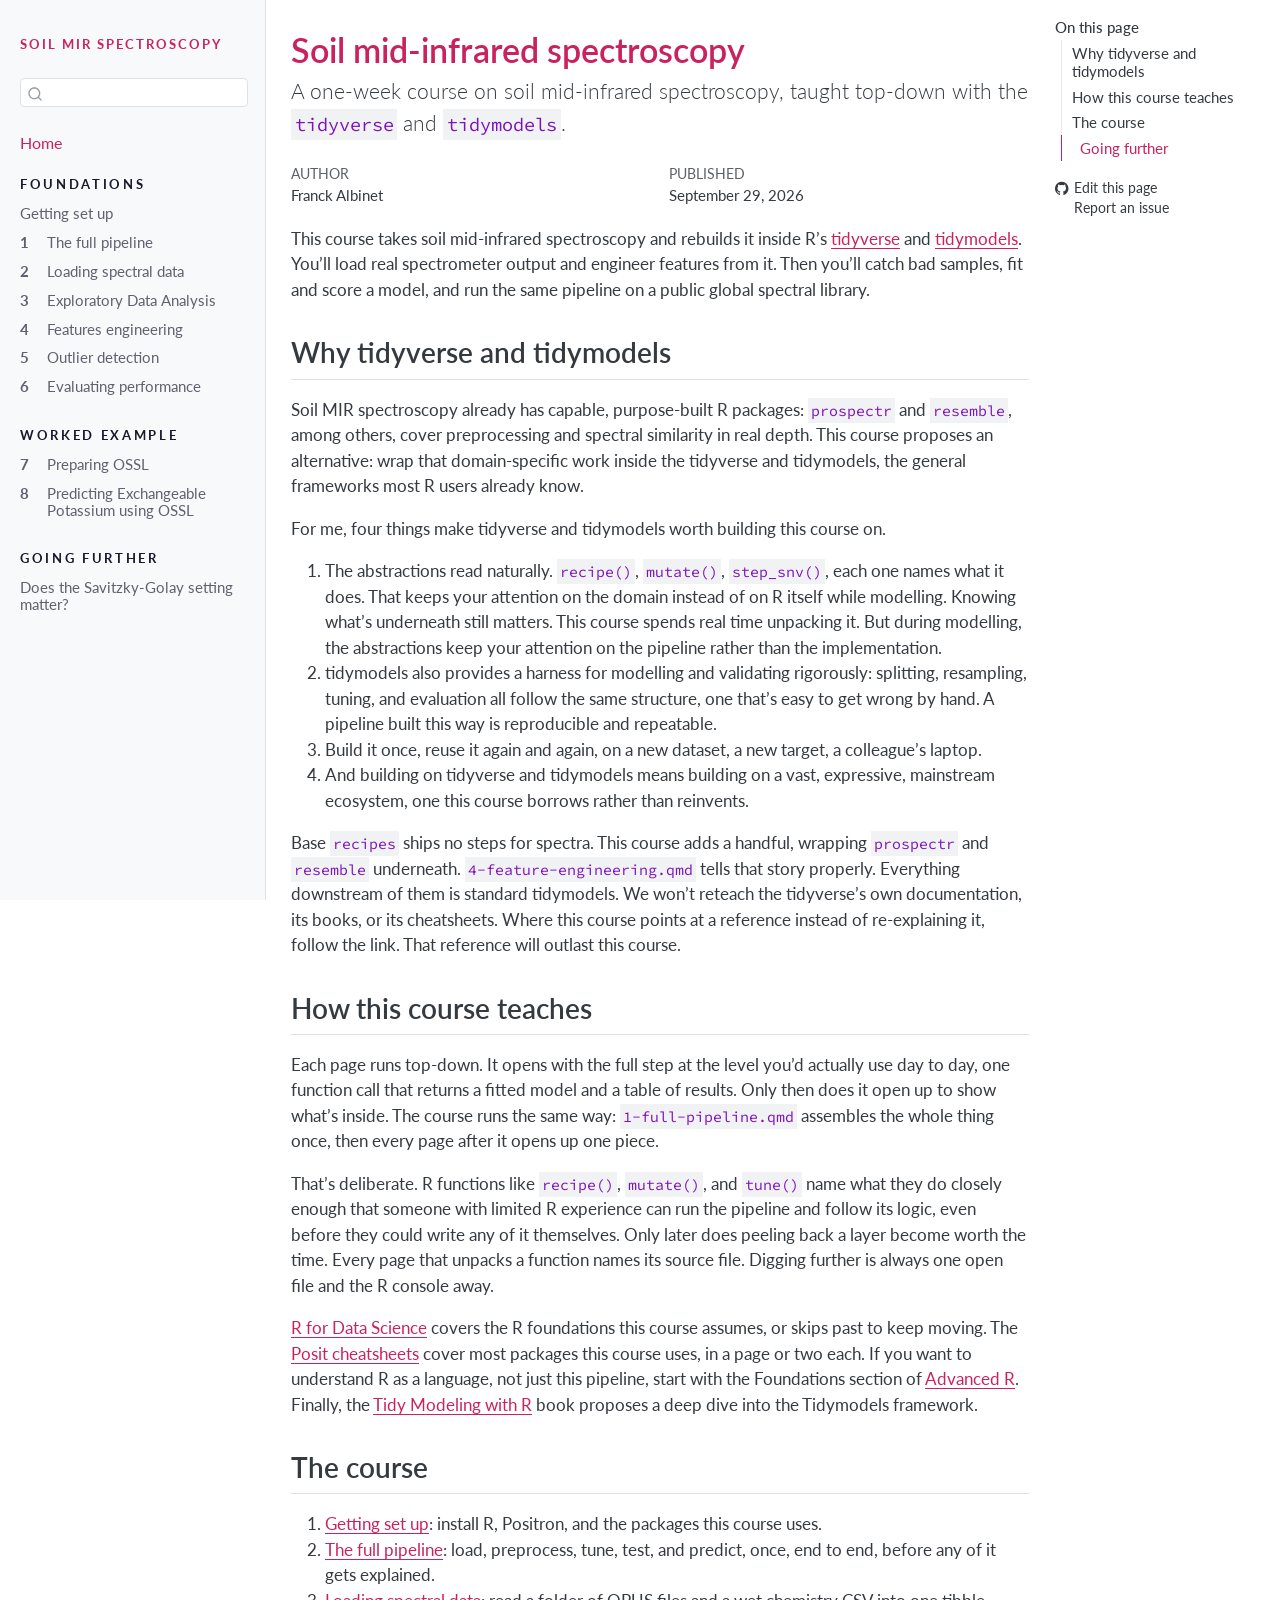
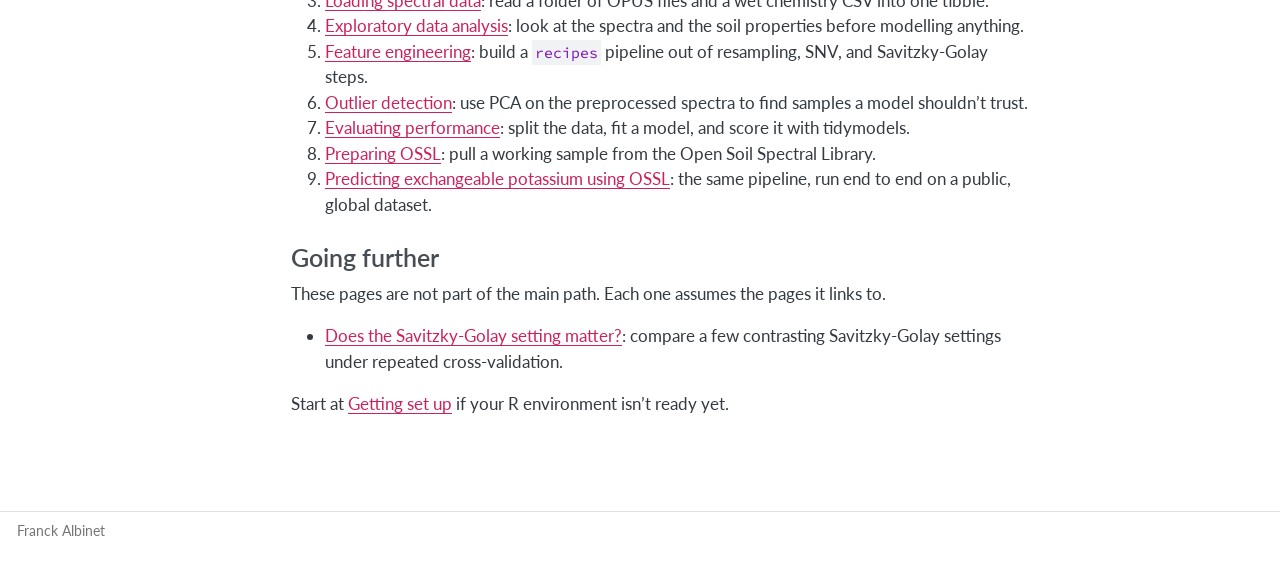
==== commit 2baff73b: "Built site for gh-pages" ====
--- a/index.html
+++ b/index.html
@@ -7,7 +7,7 @@
 <meta name="viewport" content="width=device-width, initial-scale=1.0, user-scalable=yes">
 
 <meta name="author" content="Franck Albinet">
-<meta name="dcterms.date" content="2026-09-26">
+<meta name="dcterms.date" content="2026-09-29">
 
 <title>Soil mid-infrared spectroscopy – Soil mid-infrared spectroscopy with tidymodels</title>
 <style>
@@ -44,7 +44,7 @@
 <link href="site_libs/quarto-html/quarto-syntax-highlighting-a9c94084e156453ce75ecc8ff7b2041c.css" rel="stylesheet" id="quarto-text-highlighting-styles">
 <script src="site_libs/bootstrap/bootstrap.min.js"></script>
 <link href="site_libs/bootstrap/bootstrap-icons.css" rel="stylesheet">
-<link href="site_libs/bootstrap/bootstrap-f9d7f45405ba9184d9c115d708520f30.min.css" rel="stylesheet" append-hash="true" id="quarto-bootstrap" data-mode="light">
+<link href="site_libs/bootstrap/bootstrap-4c708733c4bd93f9cc044033404bda8f.min.css" rel="stylesheet" append-hash="true" id="quarto-bootstrap" data-mode="light">
 <script id="quarto-search-options" type="application/json">{
   "location": "sidebar",
   "copy-button": false,
@@ -119,60 +119,99 @@
  <span class="menu-text">Home</span></a>
   </div>
 </li>
-        <li class="sidebar-item">
-  <div class="sidebar-item-container"> 
-  <a href="./0-gettting-setup.html" class="sidebar-item-text sidebar-link">
+        <li class="sidebar-item sidebar-item-section">
+      <div class="sidebar-item-container"> 
+            <a class="sidebar-item-text sidebar-link text-start" data-bs-toggle="collapse" data-bs-target="#quarto-sidebar-section-1" role="navigation" aria-expanded="true">
+ <span class="menu-text">Foundations</span></a>
+          <a class="sidebar-item-toggle text-start" data-bs-toggle="collapse" data-bs-target="#quarto-sidebar-section-1" role="navigation" aria-expanded="true" aria-label="Toggle section">
+            <i class="bi bi-chevron-right ms-2"></i>
+          </a> 
+      </div>
+      <ul id="quarto-sidebar-section-1" class="collapse list-unstyled sidebar-section depth1 show">  
+          <li class="sidebar-item">
+  <div class="sidebar-item-container"> 
+  <a href="./0-getting-setup.html" class="sidebar-item-text sidebar-link">
  <span class="menu-text">Getting set up</span></a>
   </div>
 </li>
-        <li class="sidebar-item">
+          <li class="sidebar-item">
   <div class="sidebar-item-container"> 
   <a href="./1-full-pipeline.html" class="sidebar-item-text sidebar-link">
  <span class="menu-text">The full pipeline</span></a>
   </div>
 </li>
-        <li class="sidebar-item">
+          <li class="sidebar-item">
   <div class="sidebar-item-container"> 
   <a href="./2-loading-data.html" class="sidebar-item-text sidebar-link">
  <span class="menu-text">Loading spectral data</span></a>
   </div>
 </li>
-        <li class="sidebar-item">
+          <li class="sidebar-item">
   <div class="sidebar-item-container"> 
   <a href="./3-eda.html" class="sidebar-item-text sidebar-link">
  <span class="menu-text">Exploratory Data Analysis</span></a>
   </div>
 </li>
-        <li class="sidebar-item">
+          <li class="sidebar-item">
   <div class="sidebar-item-container"> 
   <a href="./4-feature-engineering.html" class="sidebar-item-text sidebar-link">
  <span class="menu-text">Features engineering</span></a>
   </div>
 </li>
-        <li class="sidebar-item">
+          <li class="sidebar-item">
   <div class="sidebar-item-container"> 
   <a href="./5-outlier-detection.html" class="sidebar-item-text sidebar-link">
  <span class="menu-text">Outlier detection</span></a>
   </div>
 </li>
-        <li class="sidebar-item">
+          <li class="sidebar-item">
   <div class="sidebar-item-container"> 
   <a href="./6-evaluating-performance.html" class="sidebar-item-text sidebar-link">
  <span class="menu-text">Evaluating performance</span></a>
   </div>
 </li>
-        <li class="sidebar-item">
+      </ul>
+  </li>
+        <li class="sidebar-item sidebar-item-section">
+      <div class="sidebar-item-container"> 
+            <a class="sidebar-item-text sidebar-link text-start" data-bs-toggle="collapse" data-bs-target="#quarto-sidebar-section-2" role="navigation" aria-expanded="true">
+ <span class="menu-text">Worked example</span></a>
+          <a class="sidebar-item-toggle text-start" data-bs-toggle="collapse" data-bs-target="#quarto-sidebar-section-2" role="navigation" aria-expanded="true" aria-label="Toggle section">
+            <i class="bi bi-chevron-right ms-2"></i>
+          </a> 
+      </div>
+      <ul id="quarto-sidebar-section-2" class="collapse list-unstyled sidebar-section depth1 show">  
+          <li class="sidebar-item">
   <div class="sidebar-item-container"> 
   <a href="./7-preparing-ossl.html" class="sidebar-item-text sidebar-link">
  <span class="menu-text">Preparing OSSL</span></a>
   </div>
 </li>
-        <li class="sidebar-item">
+          <li class="sidebar-item">
   <div class="sidebar-item-container"> 
   <a href="./8-kex-ossl-pipeline.html" class="sidebar-item-text sidebar-link">
  <span class="menu-text">Predicting Exchangeable Potassium using OSSL</span></a>
   </div>
 </li>
+      </ul>
+  </li>
+        <li class="sidebar-item sidebar-item-section">
+      <div class="sidebar-item-container"> 
+            <a class="sidebar-item-text sidebar-link text-start" data-bs-toggle="collapse" data-bs-target="#quarto-sidebar-section-3" role="navigation" aria-expanded="true">
+ <span class="menu-text">Going further</span></a>
+          <a class="sidebar-item-toggle text-start" data-bs-toggle="collapse" data-bs-target="#quarto-sidebar-section-3" role="navigation" aria-expanded="true" aria-label="Toggle section">
+            <i class="bi bi-chevron-right ms-2"></i>
+          </a> 
+      </div>
+      <ul id="quarto-sidebar-section-3" class="collapse list-unstyled sidebar-section depth1 show">  
+          <li class="sidebar-item">
+  <div class="sidebar-item-container"> 
+  <a href="./howto/tuning-savitzky-golay.html" class="sidebar-item-text sidebar-link">
+ <span class="menu-text">Does the Savitzky-Golay setting matter?</span></a>
+  </div>
+</li>
+      </ul>
+  </li>
     </ul>
     </div>
 </nav>
@@ -185,7 +224,10 @@
   <ul>
   <li><a href="#why-tidyverse-and-tidymodels" id="toc-why-tidyverse-and-tidymodels" class="nav-link active" data-scroll-target="#why-tidyverse-and-tidymodels">Why tidyverse and tidymodels</a></li>
   <li><a href="#how-this-course-teaches" id="toc-how-this-course-teaches" class="nav-link" data-scroll-target="#how-this-course-teaches">How this course teaches</a></li>
-  <li><a href="#the-course" id="toc-the-course" class="nav-link" data-scroll-target="#the-course">The course</a></li>
+  <li><a href="#the-course" id="toc-the-course" class="nav-link" data-scroll-target="#the-course">The course</a>
+  <ul class="collapse">
+  <li><a href="#going-further" id="toc-going-further" class="nav-link" data-scroll-target="#going-further">Going further</a></li>
+  </ul></li>
   </ul>
 <div class="toc-actions"><ul><li><a href="https://github.com/franckalbinet/tidy-mirs/edit/main/index.qmd" class="toc-action"><i class="bi bi-github"></i>Edit this page</a></li><li><a href="https://github.com/franckalbinet/tidy-mirs/issues/new" class="toc-action"><i class="bi empty"></i>Report an issue</a></li></ul></div></nav>
     </div>
@@ -212,7 +254,7 @@
     <div>
     <div class="quarto-title-meta-heading">Published</div>
     <div class="quarto-title-meta-contents">
-      <p class="date">September 26, 2026</p>
+      <p class="date">September 29, 2026</p>
     </div>
   </div>
   
@@ -246,7 +288,7 @@
 <section id="the-course" class="level2">
 <h2 class="anchored" data-anchor-id="the-course">The course</h2>
 <ol type="1">
-<li><a href="./0-gettting-setup.html">Getting set up</a>: install R, Positron, and the packages this course uses.</li>
+<li><a href="./0-getting-setup.html">Getting set up</a>: install R, Positron, and the packages this course uses.</li>
 <li><a href="./1-full-pipeline.html">The full pipeline</a>: load, preprocess, tune, test, and predict, once, end to end, before any of it gets explained.</li>
 <li><a href="./2-loading-data.html">Loading spectral data</a>: read a folder of OPUS files and a wet chemistry CSV into one tibble.</li>
 <li><a href="./3-eda.html">Exploratory data analysis</a>: look at the spectra and the soil properties before modelling anything.</li>
@@ -256,9 +298,16 @@
 <li><a href="./7-preparing-ossl.html">Preparing OSSL</a>: pull a working sample from the Open Soil Spectral Library.</li>
 <li><a href="./8-kex-ossl-pipeline.html">Predicting exchangeable potassium using OSSL</a>: the same pipeline, run end to end on a public, global dataset.</li>
 </ol>
-<p>Start at <a href="./0-gettting-setup.html">Getting set up</a> if your R environment isn’t ready yet.</p>
-
-
+<section id="going-further" class="level3">
+<h3 class="anchored" data-anchor-id="going-further">Going further</h3>
+<p>These pages are not part of the main path. Each one assumes the pages it links to.</p>
+<ul>
+<li><a href="./howto/tuning-savitzky-golay.html">Does the Savitzky-Golay setting matter?</a>: compare a few contrasting Savitzky-Golay settings under repeated cross-validation.</li>
+</ul>
+<p>Start at <a href="./0-getting-setup.html">Getting set up</a> if your R environment isn’t ready yet.</p>
+
+
+</section>
 </section>
 
 </main> <!-- /main -->
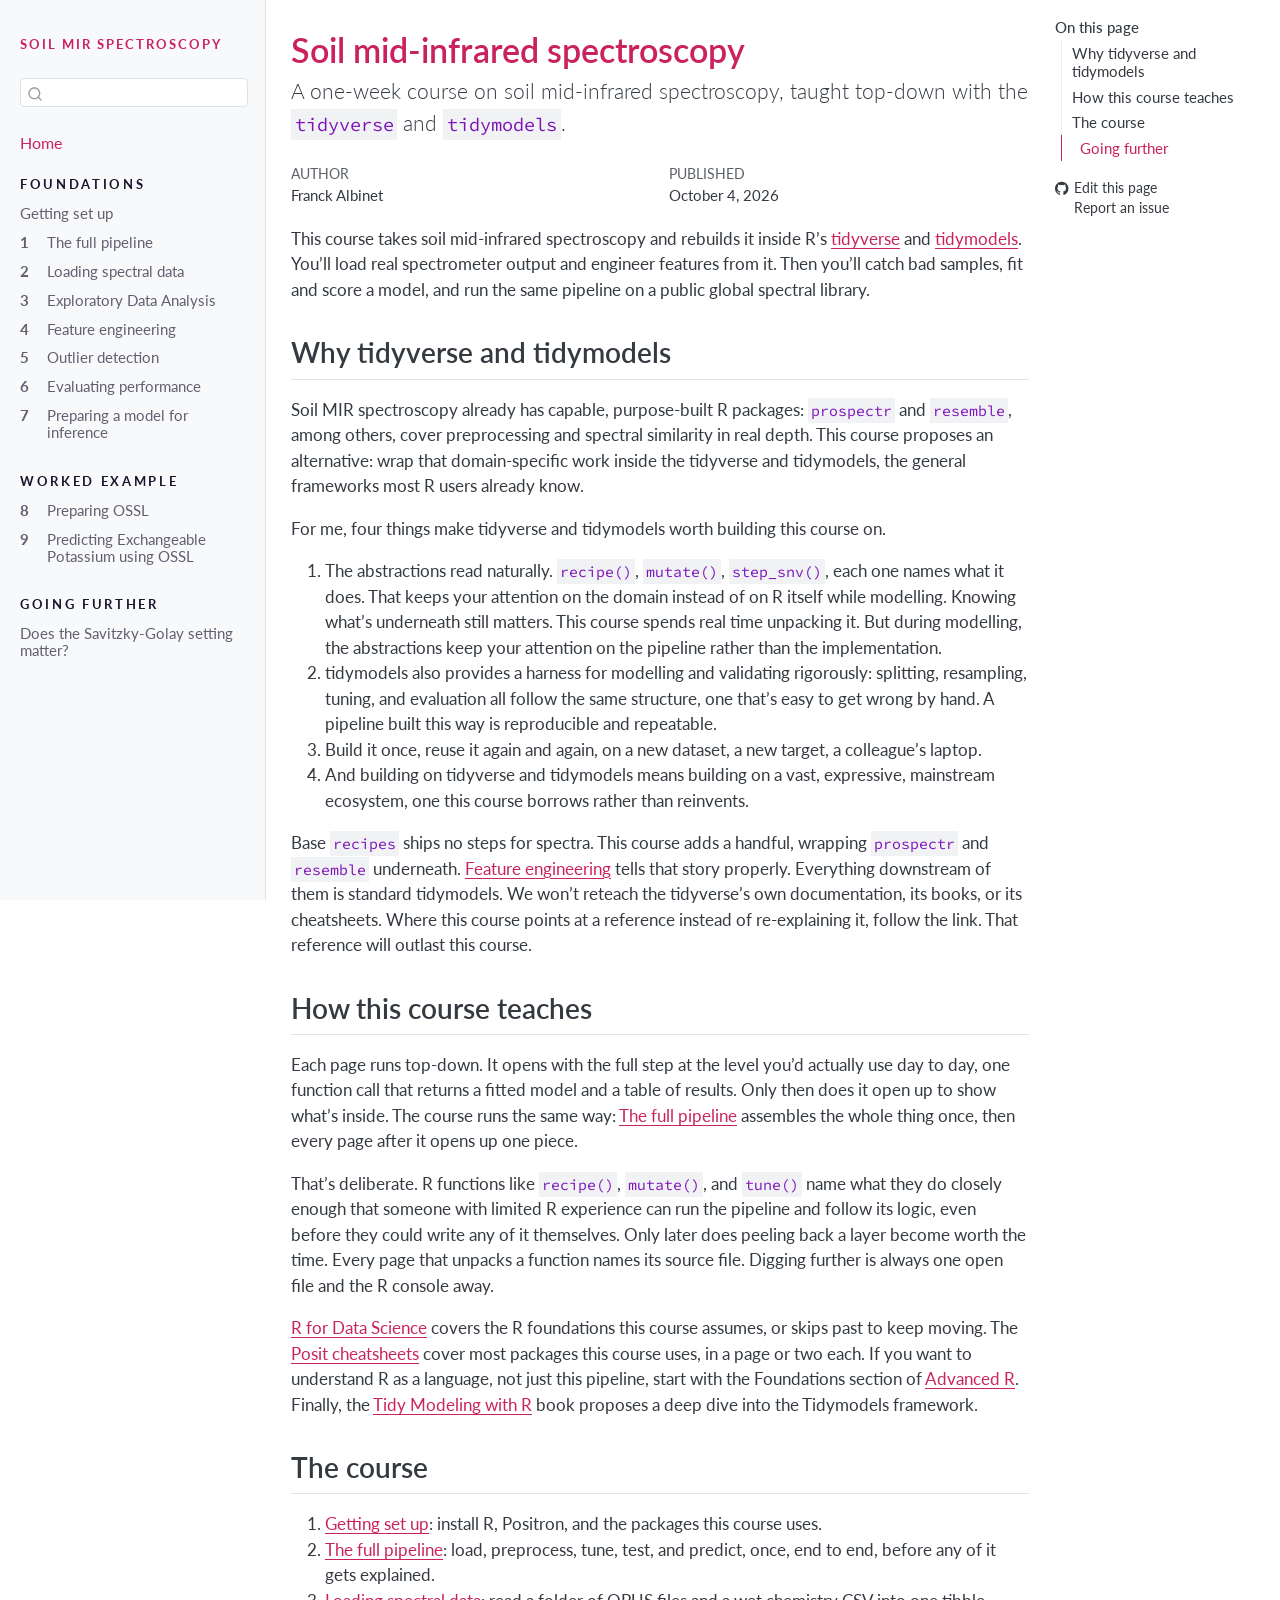
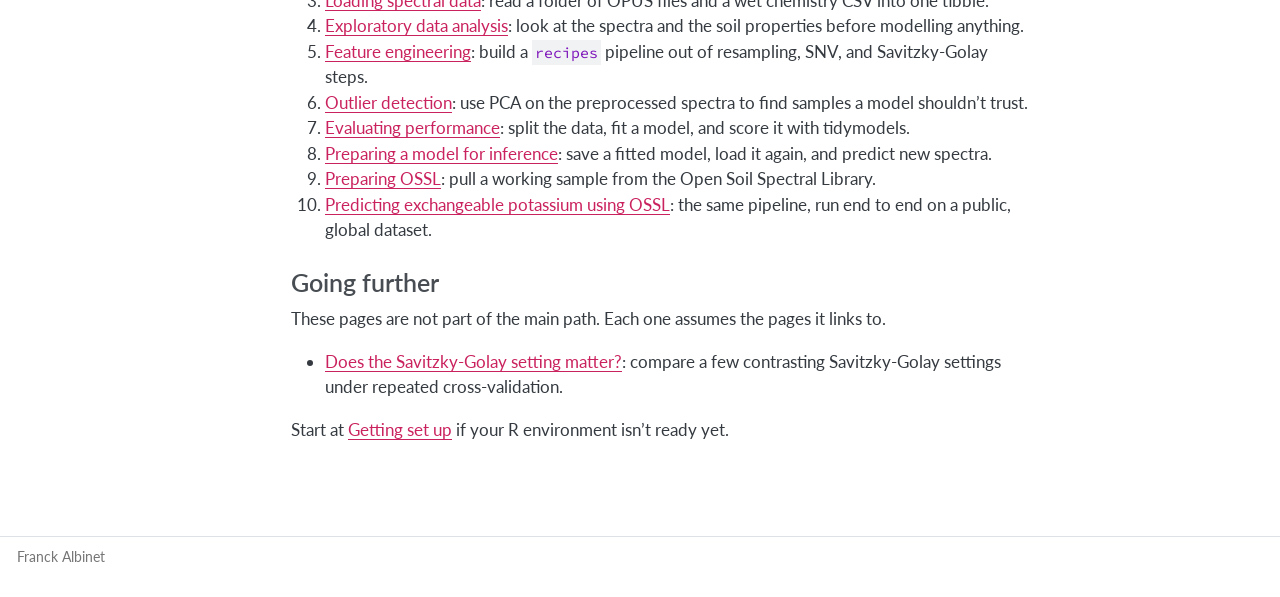
==== commit 87712a13: "Built site for gh-pages" ====
--- a/index.html
+++ b/index.html
@@ -7,7 +7,7 @@
 <meta name="viewport" content="width=device-width, initial-scale=1.0, user-scalable=yes">
 
 <meta name="author" content="Franck Albinet">
-<meta name="dcterms.date" content="2026-09-29">
+<meta name="dcterms.date" content="2026-10-04">
 
 <title>Soil mid-infrared spectroscopy – Soil mid-infrared spectroscopy with tidymodels</title>
 <style>
@@ -155,7 +155,7 @@
           <li class="sidebar-item">
   <div class="sidebar-item-container"> 
   <a href="./4-feature-engineering.html" class="sidebar-item-text sidebar-link">
- <span class="menu-text">Features engineering</span></a>
+ <span class="menu-text">Feature engineering</span></a>
   </div>
 </li>
           <li class="sidebar-item">
@@ -168,6 +168,12 @@
   <div class="sidebar-item-container"> 
   <a href="./6-evaluating-performance.html" class="sidebar-item-text sidebar-link">
  <span class="menu-text">Evaluating performance</span></a>
+  </div>
+</li>
+          <li class="sidebar-item">
+  <div class="sidebar-item-container"> 
+  <a href="./7-preparing-for-inference.html" class="sidebar-item-text sidebar-link">
+ <span class="menu-text">Preparing a model for inference</span></a>
   </div>
 </li>
       </ul>
@@ -183,13 +189,13 @@
       <ul id="quarto-sidebar-section-2" class="collapse list-unstyled sidebar-section depth1 show">  
           <li class="sidebar-item">
   <div class="sidebar-item-container"> 
-  <a href="./7-preparing-ossl.html" class="sidebar-item-text sidebar-link">
+  <a href="./8-preparing-ossl.html" class="sidebar-item-text sidebar-link">
  <span class="menu-text">Preparing OSSL</span></a>
   </div>
 </li>
           <li class="sidebar-item">
   <div class="sidebar-item-container"> 
-  <a href="./8-kex-ossl-pipeline.html" class="sidebar-item-text sidebar-link">
+  <a href="./9-kex-ossl-pipeline.html" class="sidebar-item-text sidebar-link">
  <span class="menu-text">Predicting Exchangeable Potassium using OSSL</span></a>
   </div>
 </li>
@@ -254,7 +260,7 @@
     <div>
     <div class="quarto-title-meta-heading">Published</div>
     <div class="quarto-title-meta-contents">
-      <p class="date">September 29, 2026</p>
+      <p class="date">October 4, 2026</p>
     </div>
   </div>
   
@@ -277,11 +283,11 @@
 <li>Build it once, reuse it again and again, on a new dataset, a new target, a colleague’s laptop.</li>
 <li>And building on tidyverse and tidymodels means building on a vast, expressive, mainstream ecosystem, one this course borrows rather than reinvents.</li>
 </ol>
-<p>Base <code>recipes</code> ships no steps for spectra. This course adds a handful, wrapping <code>prospectr</code> and <code>resemble</code> underneath. <code>4-feature-engineering.qmd</code> tells that story properly. Everything downstream of them is standard tidymodels. We won’t reteach the tidyverse’s own documentation, its books, or its cheatsheets. Where this course points at a reference instead of re-explaining it, follow the link. That reference will outlast this course.</p>
+<p>Base <code>recipes</code> ships no steps for spectra. This course adds a handful, wrapping <code>prospectr</code> and <code>resemble</code> underneath. <a href="./4-feature-engineering.html">Feature engineering</a> tells that story properly. Everything downstream of them is standard tidymodels. We won’t reteach the tidyverse’s own documentation, its books, or its cheatsheets. Where this course points at a reference instead of re-explaining it, follow the link. That reference will outlast this course.</p>
 </section>
 <section id="how-this-course-teaches" class="level2">
 <h2 class="anchored" data-anchor-id="how-this-course-teaches">How this course teaches</h2>
-<p>Each page runs top-down. It opens with the full step at the level you’d actually use day to day, one function call that returns a fitted model and a table of results. Only then does it open up to show what’s inside. The course runs the same way: <code>1-full-pipeline.qmd</code> assembles the whole thing once, then every page after it opens up one piece.</p>
+<p>Each page runs top-down. It opens with the full step at the level you’d actually use day to day, one function call that returns a fitted model and a table of results. Only then does it open up to show what’s inside. The course runs the same way: <a href="./1-full-pipeline.html">The full pipeline</a> assembles the whole thing once, then every page after it opens up one piece.</p>
 <p>That’s deliberate. R functions like <code>recipe()</code>, <code>mutate()</code>, and <code>tune()</code> name what they do closely enough that someone with limited R experience can run the pipeline and follow its logic, even before they could write any of it themselves. Only later does peeling back a layer become worth the time. Every page that unpacks a function names its source file. Digging further is always one open file and the R console away.</p>
 <p><a href="https://r4ds.hadley.nz/">R for Data Science</a> covers the R foundations this course assumes, or skips past to keep moving. The <a href="https://rstudio.github.io/cheatsheets/">Posit cheatsheets</a> cover most packages this course uses, in a page or two each. If you want to understand R as a language, not just this pipeline, start with the Foundations section of <a href="https://adv-r.hadley.nz/">Advanced R</a>. Finally, the <a href="https://www.tmwr.org/">Tidy Modeling with R</a> book proposes a deep dive into the Tidymodels framework.</p>
 </section>
@@ -295,8 +301,9 @@
 <li><a href="./4-feature-engineering.html">Feature engineering</a>: build a <code>recipes</code> pipeline out of resampling, SNV, and Savitzky-Golay steps.</li>
 <li><a href="./5-outlier-detection.html">Outlier detection</a>: use PCA on the preprocessed spectra to find samples a model shouldn’t trust.</li>
 <li><a href="./6-evaluating-performance.html">Evaluating performance</a>: split the data, fit a model, and score it with tidymodels.</li>
-<li><a href="./7-preparing-ossl.html">Preparing OSSL</a>: pull a working sample from the Open Soil Spectral Library.</li>
-<li><a href="./8-kex-ossl-pipeline.html">Predicting exchangeable potassium using OSSL</a>: the same pipeline, run end to end on a public, global dataset.</li>
+<li><a href="./7-preparing-for-inference.html">Preparing a model for inference</a>: save a fitted model, load it again, and predict new spectra.</li>
+<li><a href="./8-preparing-ossl.html">Preparing OSSL</a>: pull a working sample from the Open Soil Spectral Library.</li>
+<li><a href="./9-kex-ossl-pipeline.html">Predicting exchangeable potassium using OSSL</a>: the same pipeline, run end to end on a public, global dataset.</li>
 </ol>
 <section id="going-further" class="level3">
 <h3 class="anchored" data-anchor-id="going-further">Going further</h3>
